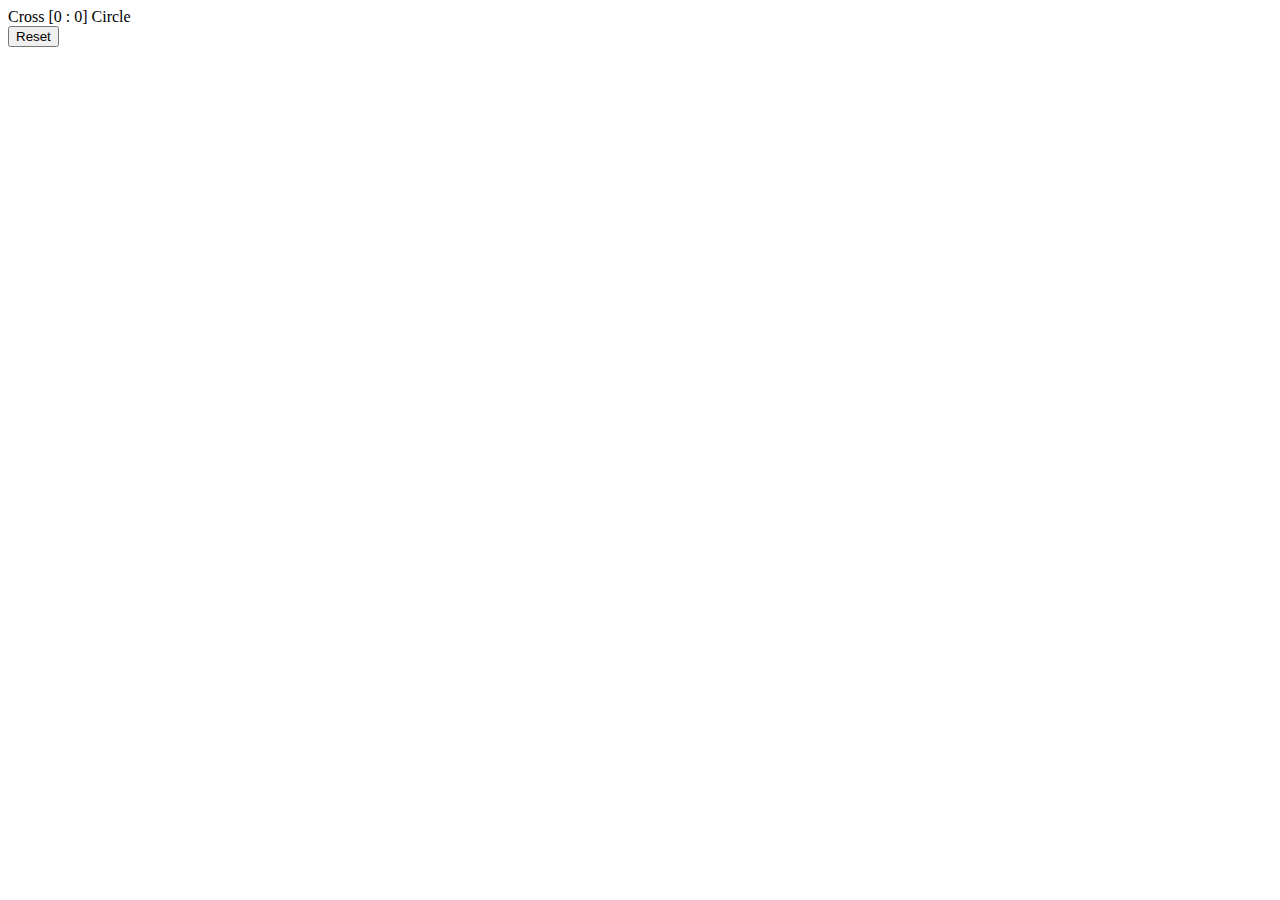
==== index.html @ 0b23df83 "Create index.html" ====
<!DOCTYPE html>
<html lang="en">
<head>
    <meta charset="UTF-8">
    <meta http-equiv="X-UA-Compatible" content="IE=edge">
    <meta name="viewport" content="width=device-width, initial-scale=1.0">
    <title>Document</title>
    <link rel="stylesheet" href="style.css">
</head>
<body>
    <div class="content">
        <div class="counter">Cross [<span id="krestik">0</span> : <span id="nolik">0</span>] Circle</div>
        <div class="field" id="field">
            <div class="line line_ver"></div>
            <div class="line line_ver"></div>
            <div class="line line_hor"></div>
            <div class="line line_hor"></div>
            <div class="field1"></div>
            <div class="field1"></div>
            <div class="field1"></div>
            <div class="field1"></div>
            <div class="field1"></div>
            <div class="field1"></div>
            <div class="field1"></div>
            <div class="field1"></div>
            <div class="field1"></div>
        </div>
        <button id="reset">Reset</button>
    </div>
</body>
<script src="script.js" type="text/javascript"></script>
</html>
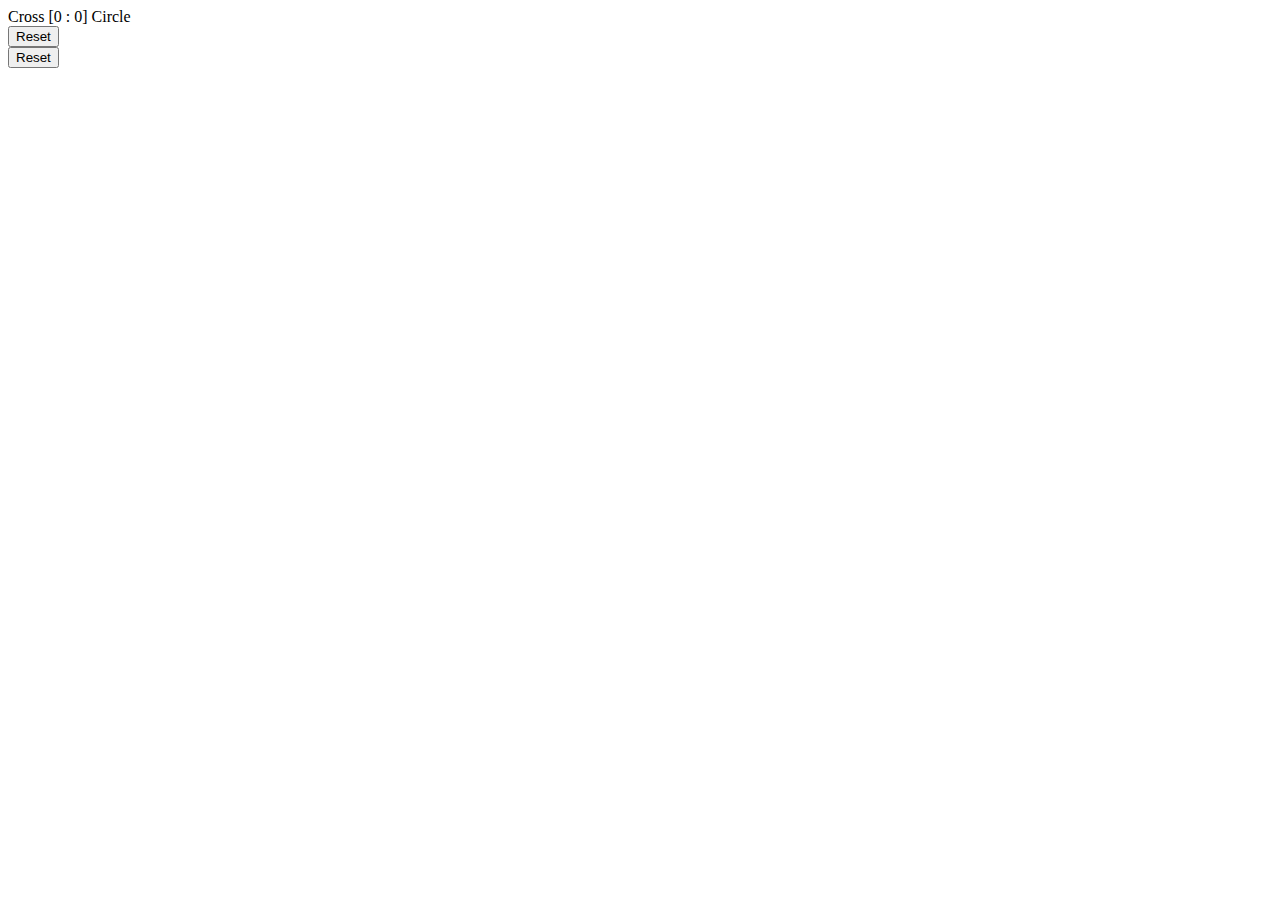
==== commit b4a99a92: "Update index.html" ====
--- a/index.html
+++ b/index.html
@@ -5,7 +5,7 @@
     <meta http-equiv="X-UA-Compatible" content="IE=edge">
     <meta name="viewport" content="width=device-width, initial-scale=1.0">
     <title>Document</title>
-    <link rel="stylesheet" href="style.css">
+    <link rel="stylesheet" href="../css/style.css">
 </head>
 <body>
     <div class="content">
@@ -25,8 +25,14 @@
             <div class="field1"></div>
             <div class="field1"></div>
         </div>
-        <button id="reset">Reset</button>
+        <button id="reset" class="reset">Reset</button>
+        <div class="black" id="black"></div>
+        <div class="dialog" id="dialog">
+            <div></div>
+            <span class="font_size_48" id="text"></span>
+            <button id="reset2" class="reset">Reset</button>
+        </div>
     </div>
 </body>
-<script src="script.js" type="text/javascript"></script>
+<script src="../js/script.js" type="text/javascript"></script>
 </html>
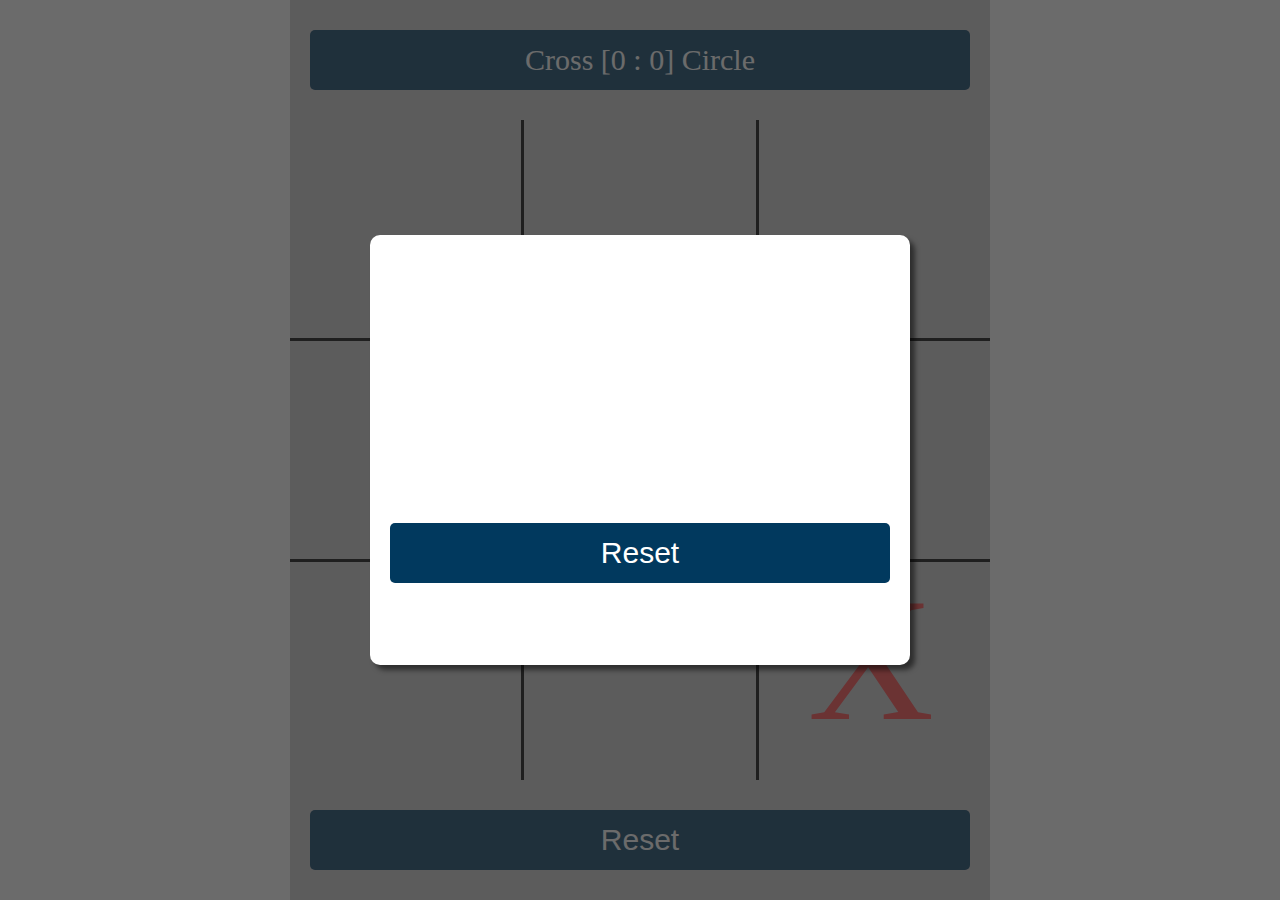
==== commit 4901d31e: "Update index.html" ====
--- a/index.html
+++ b/index.html
@@ -5,7 +5,7 @@
     <meta http-equiv="X-UA-Compatible" content="IE=edge">
     <meta name="viewport" content="width=device-width, initial-scale=1.0">
     <title>Document</title>
-    <link rel="stylesheet" href="../css/style.css">
+    <link rel="stylesheet" href="style.css">
 </head>
 <body>
     <div class="content">
@@ -34,5 +34,5 @@
         </div>
     </div>
 </body>
-<script src="../js/script.js" type="text/javascript"></script>
+<script src="script.js" type="text/javascript"></script>
 </html>
--- a/style.css
+++ b/style.css
@@ -0,0 +1,123 @@
+*{
+    margin: 0;
+    padding: 0;
+}
+:root{
+    --width: 3px;
+    --color: black;
+    --size: 700px;
+    --btn_bg: #01395e;
+    --btn_bg_hover: #0091cf;
+    --orange: #ceccce;
+    --coral: #fd4445;
+}
+
+@font-face {
+    font-family: urbanist;
+    src: url(../fonts/Urbanist-Medium.ttf);
+    font-weight: 400;
+}
+
+.content{
+    width: min(100% - 15px, var(--size));
+    height: 100vh;
+    margin-inline: auto;
+    display: flex;
+    flex-direction: column;
+    align-items: center;
+    justify-content: center;
+    font-family: urbanist;
+    background-color: var(--orange);
+    position: relative;
+    z-index: 1;
+}
+.field{
+    display: flex;
+    justify-content: center;
+    flex-wrap: wrap;
+    width: var(--size);
+    height: var(--size);
+    position: relative;
+}
+.field1{
+    width: 33%;
+    height: 33%;
+    text-align: center;
+    color: var(--coral);
+    font-size: calc(0.25*var(--size));
+}
+.line_ver{
+    height: 100%;
+    width: var(--width);
+}
+.line_hor{
+    width: 100%;
+    height: var(--width);
+}
+.line{
+    position: absolute;
+    background-color: var(--color);
+}
+.line_ver:nth-child(1){
+    left: 33%;
+}
+.line_ver:nth-child(2){
+    right: 33%;
+}
+.line_hor:nth-child(3){
+    top: 33%;
+}
+.line_hor:nth-child(4){
+    bottom: 33%;
+}
+.reset, .counter{
+    width: calc(100% - 40px);
+    height: 60px;
+    line-height: 60px;
+    margin: 30px;
+    color: white;
+    font-size: 30px;
+    border-radius: 5px;
+    border: none;
+    background-color: var(--btn_bg);
+    transition: all .15s ease-out;
+    text-align: center;
+}
+.reset:hover{
+    background-color: var(--btn_bg_hover);
+}
+.dialog{
+    width: calc(80% - 20px);
+    height: calc(50% - 20px);
+    background-color: white;
+    box-shadow: 5px 5px 5px rgba(0, 0, 0, .5);
+    border-radius: 10px;
+    position: absolute;
+    z-index: 10;
+    top: 50%;
+    left: 50%;
+    transform: translate(-50%, -50%);
+    display: flex;
+    flex-direction: column;
+    justify-content: space-around;
+    align-items: center;
+}
+.font_size_48{
+    font-family: urbanist;
+    font-size: 48px;
+    color: var(--color);
+    text-align: center;
+}
+.black{
+    width: 100vw;
+    height: 100vh;
+    position: absolute;
+    z-index: 9;
+    background-color: #2c2c2c;
+    opacity: .7;
+}
+@media screen and (orientation: portrait) {
+    *:root{
+        --size: 300px;
+    }
+}
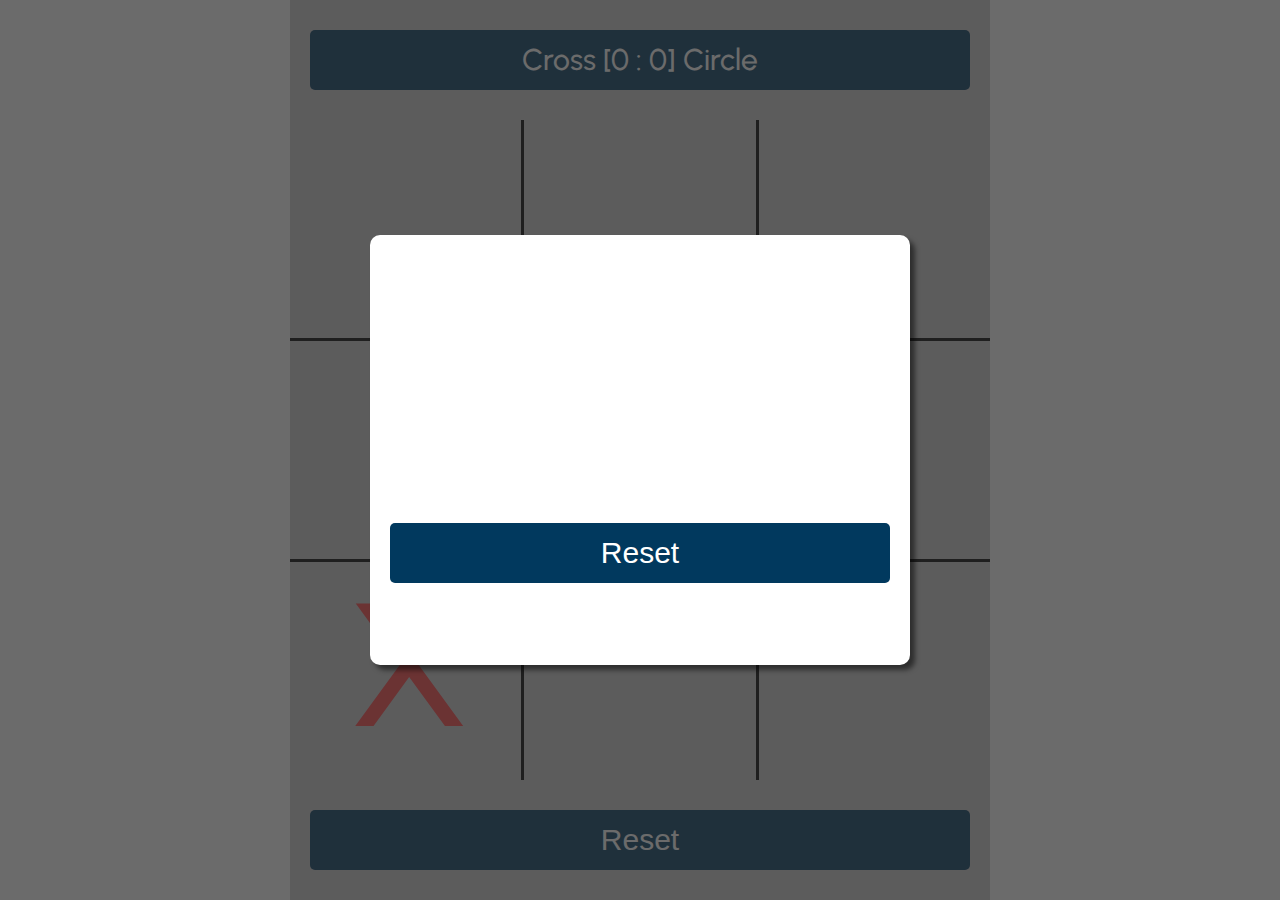
==== commit 7a08dc7d: "Update index.html" ====
--- a/index.html
+++ b/index.html
@@ -34,5 +34,5 @@
         </div>
     </div>
 </body>
-<script src="script.js" type="text/javascript"></script>
+<script src="script.js" type="text/javascript"></script> 
 </html>
--- a/style.css
+++ b/style.css
@@ -14,7 +14,7 @@
 
 @font-face {
     font-family: urbanist;
-    src: url(../fonts/Urbanist-Medium.ttf);
+    src: url(Urbanist-Medium.ttf);
     font-weight: 400;
 }
 
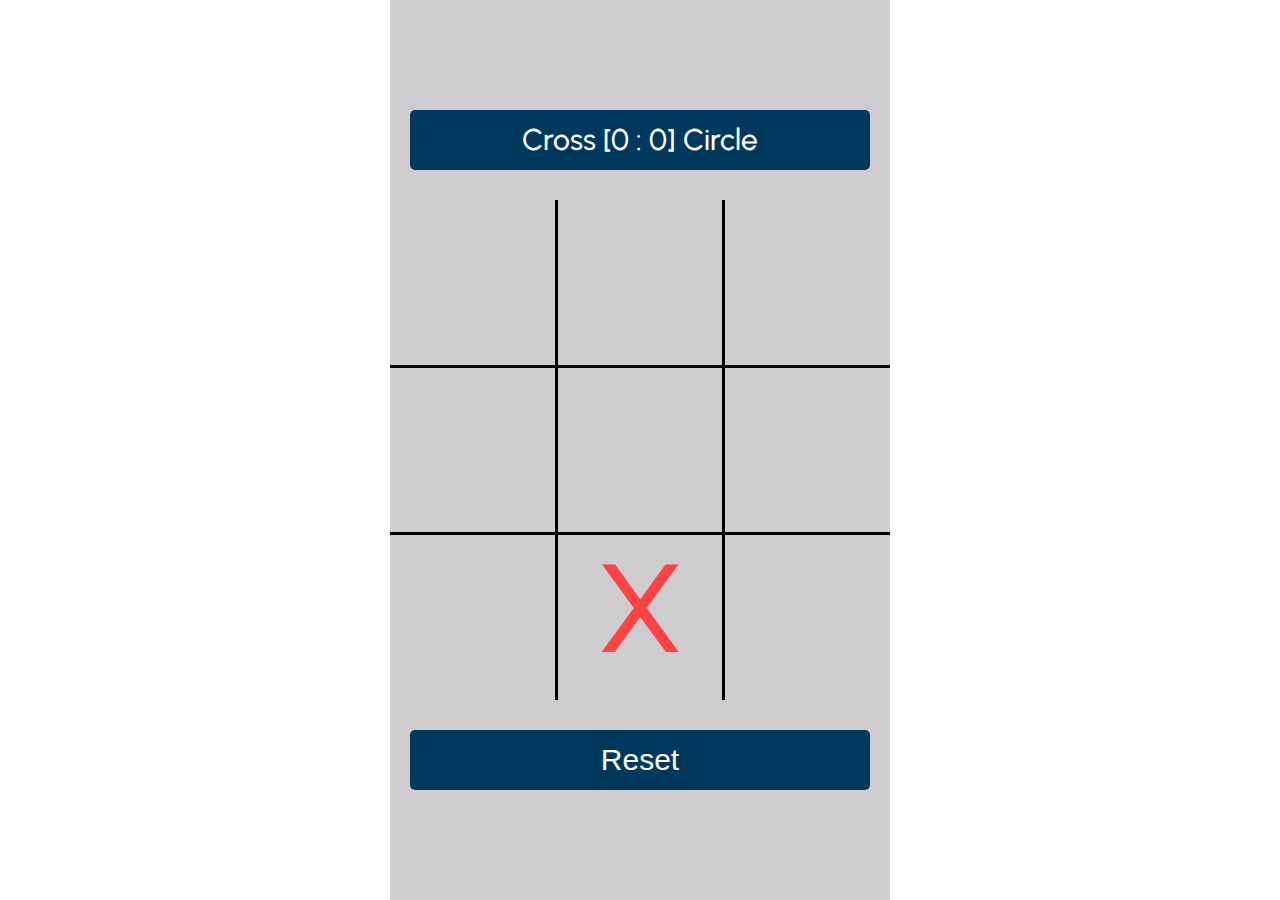
==== commit 3b53b1f2: "Update index.html" ====
--- a/index.html
+++ b/index.html
@@ -26,13 +26,13 @@
             <div class="field1"></div>
         </div>
         <button id="reset" class="reset">Reset</button>
-        <div class="black" id="black"></div>
         <div class="dialog" id="dialog">
             <div></div>
             <span class="font_size_48" id="text"></span>
             <button id="reset2" class="reset">Reset</button>
         </div>
     </div>
+    <div class="black" id="black"></div>
 </body>
 <script src="script.js" type="text/javascript"></script> 
 </html>
--- a/style.css
+++ b/style.css
@@ -5,7 +5,7 @@
 :root{
     --width: 3px;
     --color: black;
-    --size: 700px;
+    --size: 500px;
     --btn_bg: #01395e;
     --btn_bg_hover: #0091cf;
     --orange: #ceccce;
@@ -97,7 +97,7 @@
     top: 50%;
     left: 50%;
     transform: translate(-50%, -50%);
-    display: flex;
+    display: none;
     flex-direction: column;
     justify-content: space-around;
     align-items: center;
@@ -115,6 +115,7 @@
     z-index: 9;
     background-color: #2c2c2c;
     opacity: .7;
+    display: none;
 }
 @media screen and (orientation: portrait) {
     *:root{
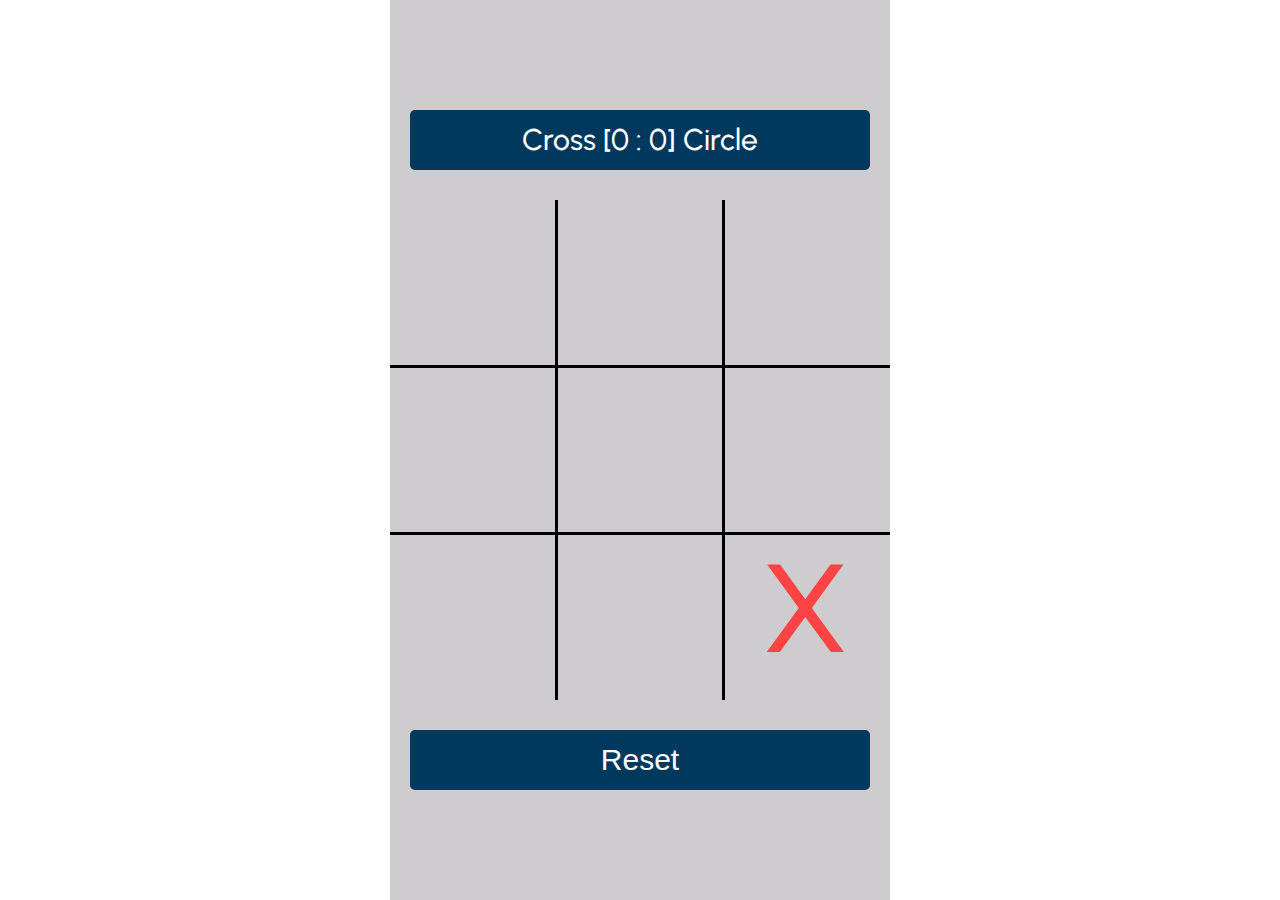
==== commit f49acf59: "Update index.html" ====
--- a/index.html
+++ b/index.html
@@ -26,13 +26,13 @@
             <div class="field1"></div>
         </div>
         <button id="reset" class="reset">Reset</button>
+        <div class="black" id="black"></div>
         <div class="dialog" id="dialog">
             <div></div>
             <span class="font_size_48" id="text"></span>
             <button id="reset2" class="reset">Reset</button>
         </div>
     </div>
-    <div class="black" id="black"></div>
 </body>
 <script src="script.js" type="text/javascript"></script> 
 </html>
--- a/style.css
+++ b/style.css
@@ -109,7 +109,7 @@
     text-align: center;
 }
 .black{
-    width: 100vw;
+    width: var(--size);
     height: 100vh;
     position: absolute;
     z-index: 9;
